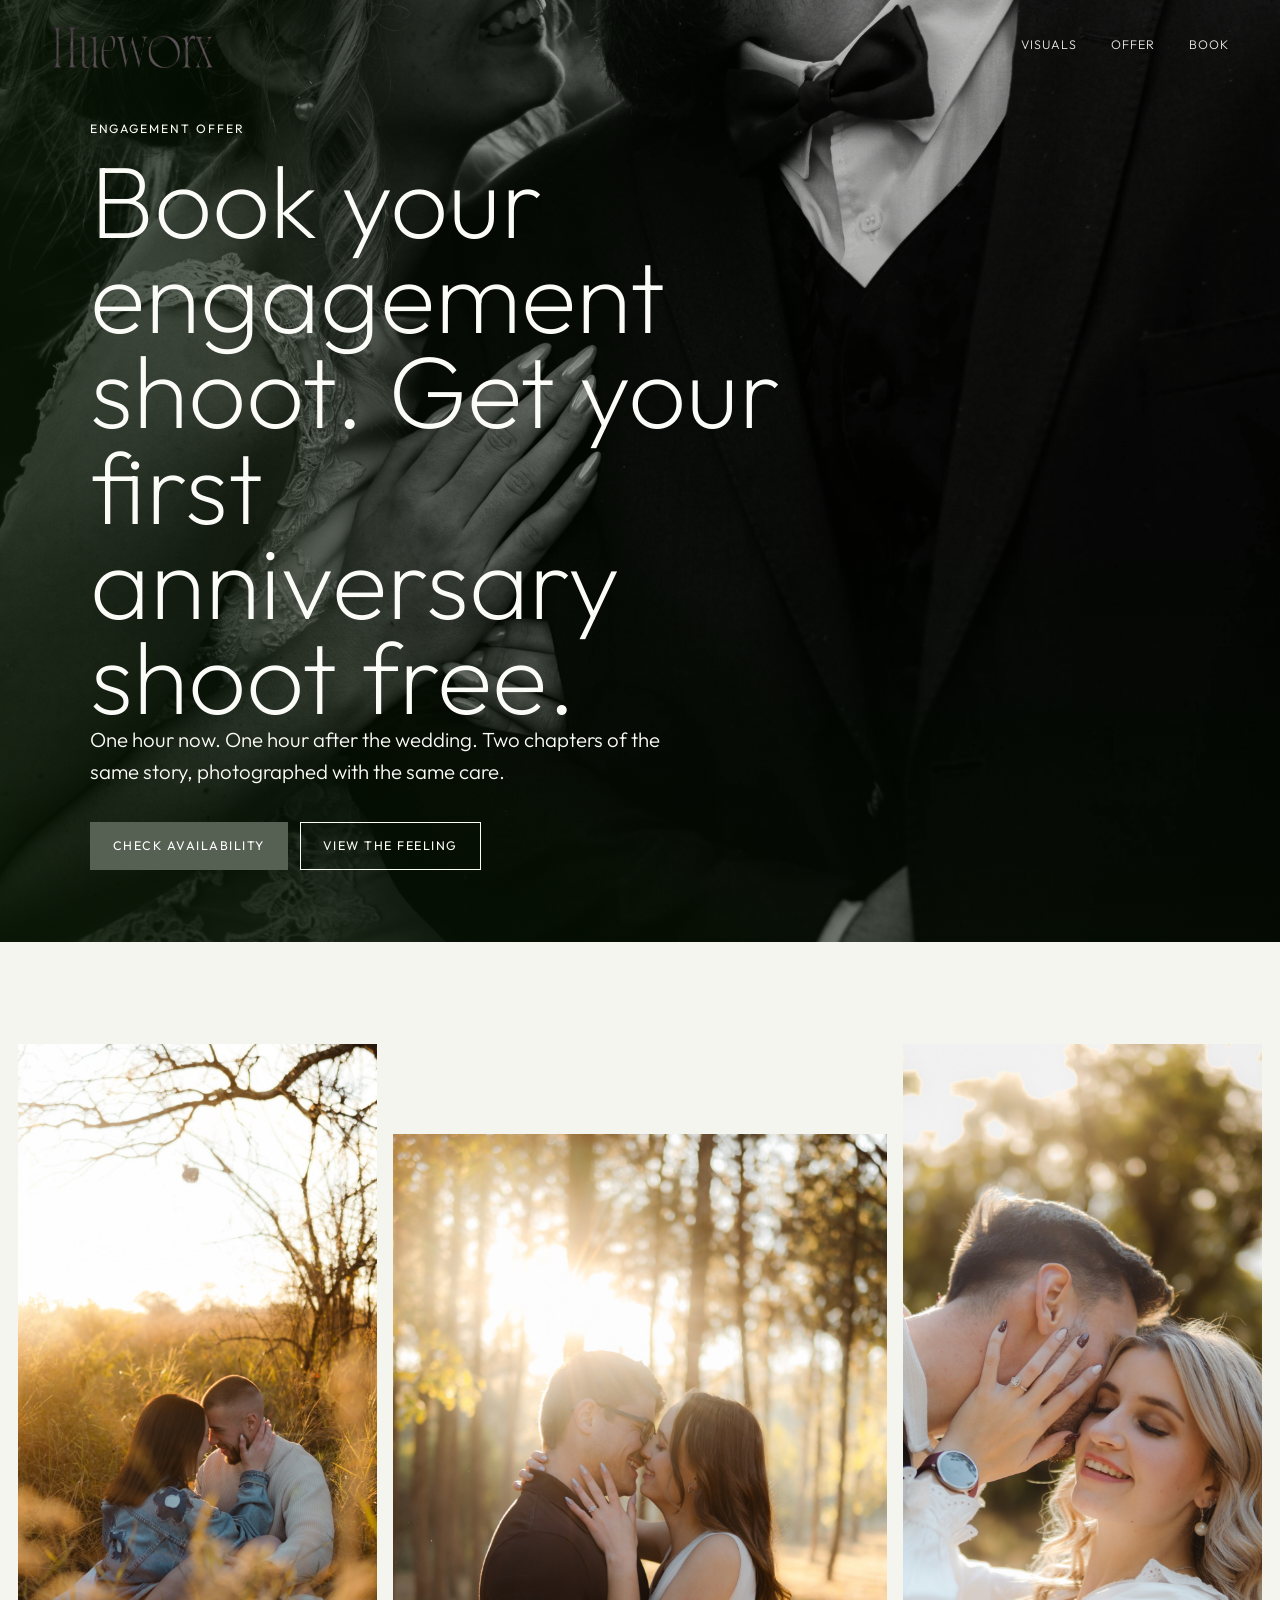
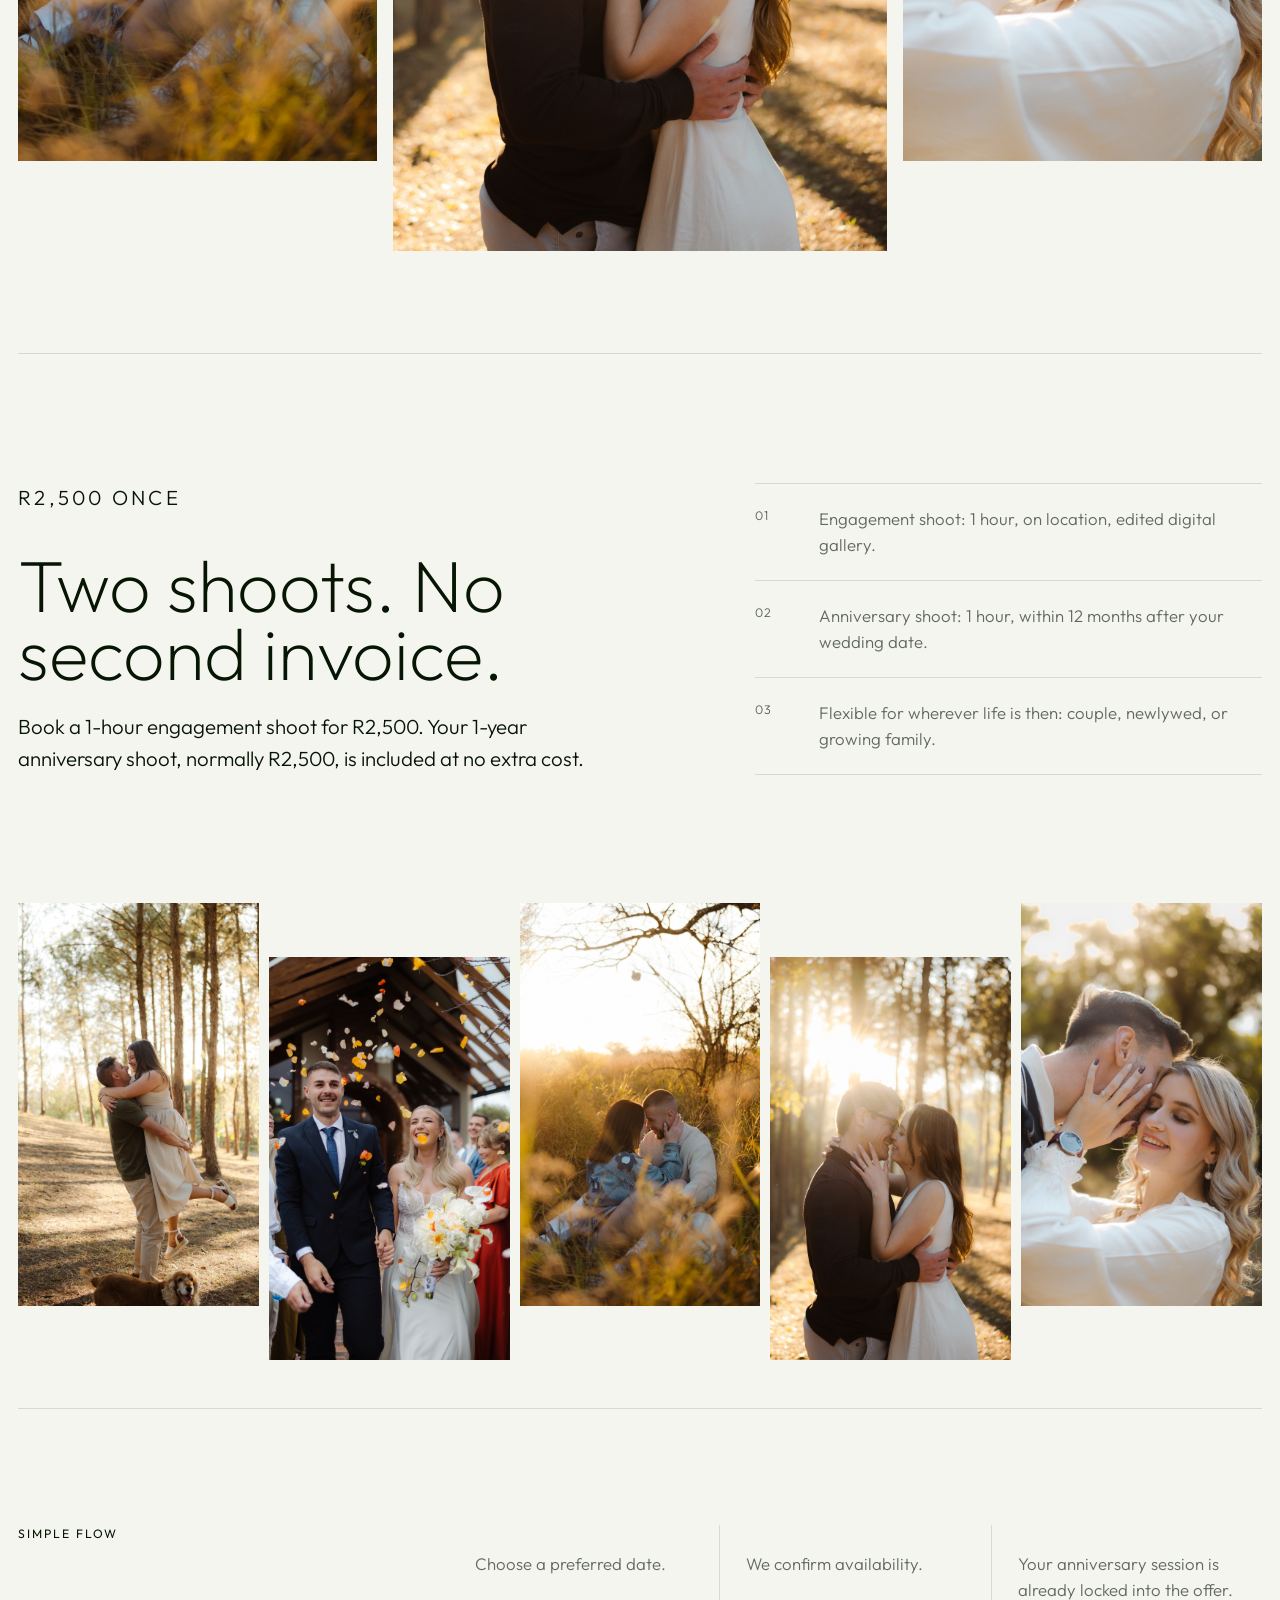
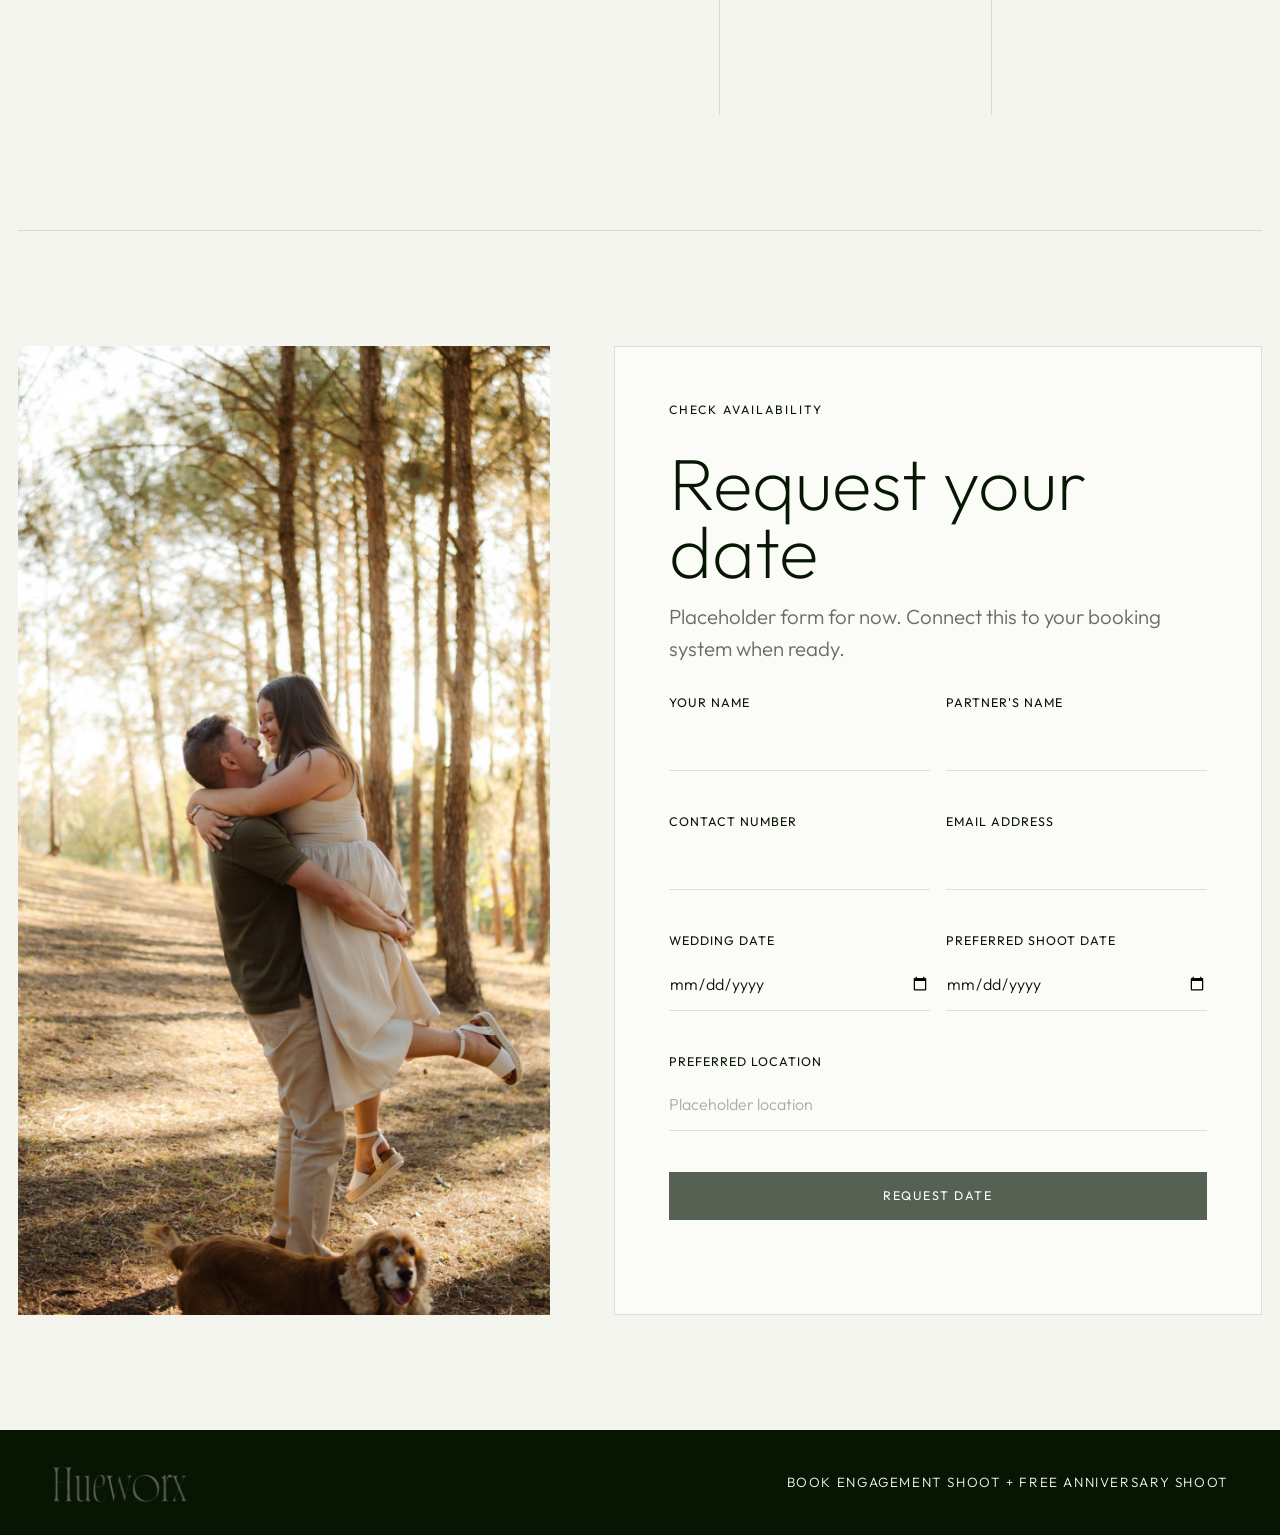
==== index.html @ 34519067 "Add Hueworx engagement funnel" ====
<!doctype html>
<html lang="en">
  <head>
    <meta charset="UTF-8" />
    <meta name="viewport" content="width=device-width, initial-scale=1.0" />
    <title>Hueworx Engagement Photography Offer</title>
    <meta
      name="description"
      content="Book your engagement shoot for R2,500 and get your first anniversary shoot free."
    />
    <link rel="preconnect" href="https://fonts.googleapis.com" />
    <link rel="preconnect" href="https://fonts.gstatic.com" crossorigin />
    <link
      href="https://fonts.googleapis.com/css2?family=Outfit:wght@200;300;400;500;600&display=swap"
      rel="stylesheet"
    />
    <link rel="stylesheet" href="styles.css" />
  </head>
  <body>
    <header class="site-header">
      <a class="brand" href="#top" aria-label="Go to top">
        <img src="hueworx-logo.png" alt="Hueworx" />
      </a>
      <nav aria-label="Main navigation">
        <a href="#visuals">Visuals</a>
        <a href="#offer">Offer</a>
        <a href="#book">Book</a>
      </nav>
    </header>

    <main id="top">
      <section class="hero">
        <div class="hero-image">
          <img src="assets/img3-O1KCG-gW.webp" alt="Hueworx couple portrait session" />
        </div>
        <div class="hero-panel">
          <p class="eyebrow">Engagement offer</p>
          <h1>Book your engagement shoot. Get your first anniversary shoot free.</h1>
          <p>
            One hour now. One hour after the wedding. Two chapters of the same story,
            photographed with the same care.
          </p>
          <div class="hero-actions">
            <a class="button primary" href="#book">Check availability</a>
            <a class="button ghost" href="#visuals">View the feeling</a>
          </div>
        </div>
      </section>

      <section class="photo-strip" id="visuals" aria-label="Photography previews">
        <figure>
          <img
            src="assets/new-photos/web/tania-tristan-mini-session-62.jpg"
            alt="Couple sitting together in golden grass during an engagement session"
          />
        </figure>
        <figure class="tall">
          <img
            src="assets/new-photos/web/bianca-christopher-engagement-107.jpg"
            alt="Engaged couple laughing together in warm forest light"
          />
        </figure>
        <figure>
          <img
            src="assets/new-photos/web/rc-sneak-peeks-18.jpg"
            alt="Close portrait of an engaged couple in soft sunlight"
          />
        </figure>
      </section>

      <section class="offer" id="offer">
        <div class="offer-copy">
          <p class="eyebrow">R2,500 once</p>
          <h2>Two shoots. No second invoice.</h2>
          <p>
            Book a 1-hour engagement shoot for R2,500. Your 1-year anniversary shoot,
            normally R2,500, is included at no extra cost.
          </p>
        </div>
        <div class="offer-points">
          <article>
            <span>01</span>
            <p>Engagement shoot: 1 hour, on location, edited digital gallery.</p>
          </article>
          <article>
            <span>02</span>
            <p>Anniversary shoot: 1 hour, within 12 months after your wedding date.</p>
          </article>
          <article>
            <span>03</span>
            <p>Flexible for wherever life is then: couple, newlywed, or growing family.</p>
          </article>
        </div>
      </section>

      <section class="gallery-grid">
        <img
          src="assets/new-photos/web/li-sneak-peeks-13.jpg"
          alt="Couple laughing together among tall trees"
        />
        <img
          src="assets/new-photos/web/le-roux-549.jpg"
          alt="Wedding couple walking through falling flower petals"
        />
        <img
          src="assets/new-photos/web/tania-tristan-mini-session-62.jpg"
          alt="Engagement couple seated in golden grass"
        />
        <img
          src="assets/new-photos/web/bianca-christopher-engagement-107.jpg"
          alt="Engaged couple embracing in forest light"
        />
        <img
          src="assets/new-photos/web/rc-sneak-peeks-18.jpg"
          alt="Engagement ring and close couple portrait"
        />
      </section>

      <section class="how-it-works">
        <p class="eyebrow">Simple flow</p>
        <div class="steps">
          <p>Choose a preferred date.</p>
          <p>We confirm availability.</p>
          <p>Your anniversary session is already locked into the offer.</p>
        </div>
      </section>

      <section class="booking" id="book">
        <div class="booking-image">
          <img
            src="assets/new-photos/web/li-sneak-peeks-13.jpg"
            alt="Couple portrait in a sunlit forest"
          />
        </div>

        <form class="booking-form" id="bookingForm" novalidate>
          <p class="eyebrow">Check availability</p>
          <h2>Request your date</h2>
          <p class="form-intro">
            Placeholder form for now. Connect this to your booking system when ready.
          </p>

          <div class="form-row">
            <label for="partnerOne">Your name</label>
            <input id="partnerOne" name="partnerOne" type="text" autocomplete="name" required />
            <small></small>
          </div>
          <div class="form-row">
            <label for="partnerTwo">Partner's name</label>
            <input id="partnerTwo" name="partnerTwo" type="text" required />
            <small></small>
          </div>
          <div class="form-row">
            <label for="phone">Contact number</label>
            <input id="phone" name="phone" type="tel" autocomplete="tel" required />
            <small></small>
          </div>
          <div class="form-row">
            <label for="email">Email address</label>
            <input id="email" name="email" type="email" autocomplete="email" required />
            <small></small>
          </div>
          <div class="form-row">
            <label for="weddingDate">Wedding date</label>
            <input id="weddingDate" name="weddingDate" type="date" required />
            <small></small>
          </div>
          <div class="form-row">
            <label for="shootDate">Preferred shoot date</label>
            <input id="shootDate" name="shootDate" type="date" required />
            <small></small>
          </div>
          <div class="form-row full">
            <label for="location">Preferred location</label>
            <input id="location" name="location" type="text" placeholder="Placeholder location" required />
            <small></small>
          </div>
          <button class="button primary submit-button" type="submit">Request date</button>
          <p class="form-status" id="formStatus" role="status" aria-live="polite"></p>
        </form>
      </section>
    </main>

    <footer>
      <img src="hueworx-logo.png" alt="Hueworx" />
      <a href="#book">Book engagement shoot + free anniversary shoot</a>
    </footer>

    <script src="script.js"></script>
  </body>
</html>
---- styles.css ----
:root {
  --ink: #071503;
  --olive: #566153;
  --paper: #f5f5f0;
  --soft: #fbfbf7;
  --line: rgba(7, 21, 3, 0.12);
  --muted: rgba(7, 21, 3, 0.62);
  --white: #ffffff;
}

* {
  box-sizing: border-box;
}

html {
  scroll-behavior: smooth;
}

body {
  margin: 0;
  background: var(--paper);
  color: var(--ink);
  font-family: "Outfit", system-ui, sans-serif;
  font-weight: 300;
  line-height: 1.55;
}

img {
  display: block;
  width: 100%;
  height: 100%;
  object-fit: cover;
}

a {
  color: inherit;
  text-decoration: none;
}

.site-header {
  position: fixed;
  top: 0;
  left: 0;
  z-index: 5;
  display: flex;
  align-items: center;
  justify-content: space-between;
  width: 100%;
  padding: 18px clamp(18px, 4vw, 54px);
  color: var(--soft);
  mix-blend-mode: difference;
}

.brand {
  display: block;
  width: clamp(112px, 13vw, 168px);
}

.brand img {
  height: auto;
  object-fit: contain;
}

nav {
  display: flex;
  gap: clamp(16px, 3vw, 34px);
  font-size: 0.78rem;
  font-weight: 300;
  letter-spacing: 0.08em;
  text-transform: uppercase;
}

.hero {
  position: relative;
  display: grid;
  min-height: 100dvh;
  overflow: hidden;
  background: var(--ink);
}

.hero-image {
  position: absolute;
  inset: 0;
}

.hero-image::after {
  position: absolute;
  inset: 0;
  content: "";
  background:
    linear-gradient(90deg, rgba(7, 21, 3, 0.78), rgba(7, 21, 3, 0.08) 64%),
    linear-gradient(0deg, rgba(7, 21, 3, 0.46), transparent 42%);
}

.hero-panel {
  position: relative;
  display: grid;
  align-content: end;
  width: min(720px, calc(100% - 36px));
  min-height: 100dvh;
  padding: 120px 0 72px;
  margin-left: clamp(18px, 7vw, 94px);
  color: var(--soft);
}

.eyebrow {
  margin: 0 0 14px;
  font-size: 0.76rem;
  font-weight: 400;
  letter-spacing: 0.16em;
  text-transform: uppercase;
}

h1,
h2 {
  margin: 0;
  max-width: 13ch;
  font-size: clamp(3.2rem, 8vw, 7.8rem);
  font-weight: 200;
  letter-spacing: 0;
  line-height: 0.93;
}

h2 {
  font-size: clamp(2.6rem, 5.7vw, 5.8rem);
}

p {
  margin: 0;
}

.hero-panel p:not(.eyebrow),
.offer-copy p,
.form-intro {
  max-width: 38rem;
  color: currentColor;
  font-size: clamp(1.04rem, 1.6vw, 1.32rem);
  font-weight: 300;
}

.hero-actions {
  display: flex;
  flex-wrap: wrap;
  gap: 12px;
  margin-top: 34px;
}

.button {
  display: inline-flex;
  align-items: center;
  justify-content: center;
  min-height: 48px;
  padding: 13px 22px;
  border: 1px solid currentColor;
  border-radius: 0;
  font: inherit;
  font-size: 0.78rem;
  font-weight: 400;
  letter-spacing: 0.12em;
  text-transform: uppercase;
  transition:
    transform 180ms ease,
    background 180ms ease,
    color 180ms ease;
}

.button:hover {
  transform: translateY(-2px);
}

.button:active {
  transform: translateY(0) scale(0.98);
}

.primary {
  background: var(--olive);
  border-color: var(--olive);
  color: var(--white);
}

.ghost {
  color: currentColor;
}

.photo-strip,
.offer,
.gallery-grid,
.how-it-works,
.booking {
  width: min(1320px, calc(100% - 36px));
  margin: 0 auto;
}

.photo-strip {
  display: grid;
  grid-template-columns: 0.8fr 1.1fr 0.8fr;
  gap: 16px;
  padding: clamp(54px, 8vw, 112px) 0;
}

.photo-strip figure {
  height: clamp(420px, 56vw, 760px);
  margin: 0;
  overflow: hidden;
}

.photo-strip .tall {
  margin-top: clamp(44px, 7vw, 96px);
}

.photo-placeholder {
  display: grid;
  width: 100%;
  height: 100%;
  min-height: inherit;
  place-items: center;
  color: rgba(7, 21, 3, 0.46);
  font-size: 0.78rem;
  font-weight: 300;
  letter-spacing: 0.12em;
  text-transform: uppercase;
  background:
    linear-gradient(135deg, transparent calc(50% - 0.5px), var(--line) 50%, transparent calc(50% + 0.5px)),
    linear-gradient(45deg, transparent calc(50% - 0.5px), var(--line) 50%, transparent calc(50% + 0.5px)),
    rgba(255, 255, 255, 0.34);
  border: 1px solid var(--line);
}

.offer {
  display: grid;
  grid-template-columns: minmax(0, 0.9fr) minmax(320px, 0.72fr);
  gap: clamp(34px, 8vw, 112px);
  align-items: end;
  padding: clamp(64px, 10vw, 132px) 0;
  border-top: 1px solid var(--line);
}

.offer-copy {
  display: grid;
  gap: 24px;
}

.offer-points {
  border-top: 1px solid var(--line);
}

.offer-points article {
  display: grid;
  grid-template-columns: 46px 1fr;
  gap: 18px;
  padding: 22px 0;
  border-bottom: 1px solid var(--line);
}

.offer-points span {
  color: var(--olive);
  font-size: 0.78rem;
  letter-spacing: 0.1em;
}

.offer-points p,
.steps p {
  color: var(--muted);
  font-size: 1.05rem;
}

.gallery-grid {
  display: grid;
  grid-template-columns: repeat(5, 1fr);
  gap: 10px;
  padding-bottom: clamp(54px, 8vw, 112px);
}

.gallery-grid img,
.gallery-grid .photo-placeholder {
  aspect-ratio: 3 / 4.35;
}

.gallery-grid img:nth-child(even),
.gallery-grid .photo-placeholder:nth-child(even) {
  margin-top: 54px;
}

.how-it-works {
  display: grid;
  grid-template-columns: 0.42fr 1fr;
  gap: clamp(28px, 7vw, 90px);
  padding: clamp(56px, 9vw, 120px) 0;
  border-top: 1px solid var(--line);
}

.steps {
  display: grid;
  grid-template-columns: repeat(3, 1fr);
  gap: 1px;
  background: var(--line);
}

.steps p {
  min-height: 190px;
  padding: 26px;
  background: var(--paper);
}

.booking {
  display: grid;
  grid-template-columns: minmax(280px, 0.82fr) minmax(320px, 1fr);
  gap: clamp(20px, 5vw, 74px);
  align-items: stretch;
  padding: clamp(54px, 9vw, 116px) 0;
  border-top: 1px solid var(--line);
}

.booking-image {
  min-height: 720px;
  overflow: hidden;
}

.booking-form {
  display: grid;
  grid-template-columns: 1fr 1fr;
  align-content: center;
  gap: 16px;
  padding: clamp(28px, 5vw, 54px);
  background: var(--soft);
  border: 1px solid var(--line);
}

.booking-form h2,
.booking-form .eyebrow,
.booking-form .form-intro {
  grid-column: 1 / -1;
}

.booking-form h2 {
  max-width: none;
}

.form-intro {
  margin-bottom: 12px;
  color: var(--muted);
}

.form-row {
  display: grid;
  gap: 7px;
}

.form-row.full,
.submit-button,
.form-status {
  grid-column: 1 / -1;
}

label {
  font-size: 0.78rem;
  font-weight: 400;
  letter-spacing: 0.08em;
  text-transform: uppercase;
}

input,
textarea {
  width: 100%;
  min-height: 50px;
  padding: 13px 0;
  color: var(--ink);
  font: inherit;
  font-weight: 300;
  background: transparent;
  border: 0;
  border-bottom: 1px solid var(--line);
  border-radius: 0;
  outline: none;
  transition: border-color 180ms ease;
}

input:focus,
textarea:focus {
  border-color: var(--olive);
}

input::placeholder,
textarea::placeholder {
  color: rgba(7, 21, 3, 0.34);
}

.form-row.error input,
.form-row.error textarea {
  border-color: #9f3f34;
}

small {
  min-height: 18px;
  color: #9f3f34;
  font-size: 0.78rem;
}

.form-status {
  min-height: 24px;
  color: var(--olive);
}

footer {
  display: flex;
  align-items: center;
  justify-content: space-between;
  gap: 24px;
  padding: 30px clamp(18px, 4vw, 54px);
  color: var(--soft);
  background: var(--ink);
}

footer img {
  width: 140px;
  height: auto;
  object-fit: contain;
}

footer a {
  font-size: 0.84rem;
  font-weight: 300;
  letter-spacing: 0.12em;
  text-transform: uppercase;
}

.thank-you-page {
  min-height: 100dvh;
  background: var(--ink);
}

.thank-you-hero {
  position: relative;
  display: grid;
  min-height: 100dvh;
  overflow: hidden;
  color: var(--soft);
}

.thank-you-image {
  position: absolute;
  inset: 0;
}

.thank-you-image::after {
  position: absolute;
  inset: 0;
  content: "";
  background:
    linear-gradient(90deg, rgba(7, 21, 3, 0.84), rgba(7, 21, 3, 0.14) 68%),
    linear-gradient(0deg, rgba(7, 21, 3, 0.34), transparent 45%);
}

.thank-you-copy {
  position: relative;
  display: grid;
  align-content: end;
  gap: 24px;
  width: min(760px, calc(100% - 36px));
  min-height: 100dvh;
  padding: 120px 0 72px;
  margin-left: clamp(18px, 7vw, 94px);
}

.thank-you-copy h1 {
  max-width: 11ch;
}

.thank-you-copy p:not(.eyebrow) {
  max-width: 38rem;
  font-size: clamp(1.04rem, 1.6vw, 1.32rem);
  font-weight: 300;
}

.thank-you-copy .button {
  width: fit-content;
}

@media (max-width: 920px) {
  .site-header {
    position: absolute;
  }

  nav {
    display: none;
  }

  .hero-panel {
    margin: 0 auto;
  }

  .thank-you-copy {
    margin: 0 auto;
  }

  .photo-strip,
  .offer,
  .how-it-works,
  .booking {
    grid-template-columns: 1fr;
  }

  .photo-strip {
    gap: 10px;
  }

  .photo-strip figure,
  .photo-strip .tall {
    height: min(118vw, 680px);
    margin-top: 0;
  }

  .gallery-grid {
    grid-template-columns: repeat(2, 1fr);
  }

  .booking-image {
    min-height: 520px;
  }
}

@media (max-width: 640px) {
  .hero-panel {
    width: min(100% - 28px, 720px);
    padding-bottom: 42px;
  }

  h1 {
    font-size: clamp(3rem, 15vw, 4.5rem);
  }

  .hero-actions,
  footer {
    align-items: stretch;
    flex-direction: column;
  }

  .button {
    width: 100%;
  }

  .thank-you-copy .button {
    width: 100%;
  }

  .photo-strip,
  .gallery-grid {
    grid-template-columns: 1fr;
  }

  .gallery-grid img,
  .gallery-grid img:nth-child(even),
  .gallery-grid .photo-placeholder,
  .gallery-grid .photo-placeholder:nth-child(even) {
    margin-top: 0;
  }

  .steps,
  .booking-form {
    grid-template-columns: 1fr;
  }
}
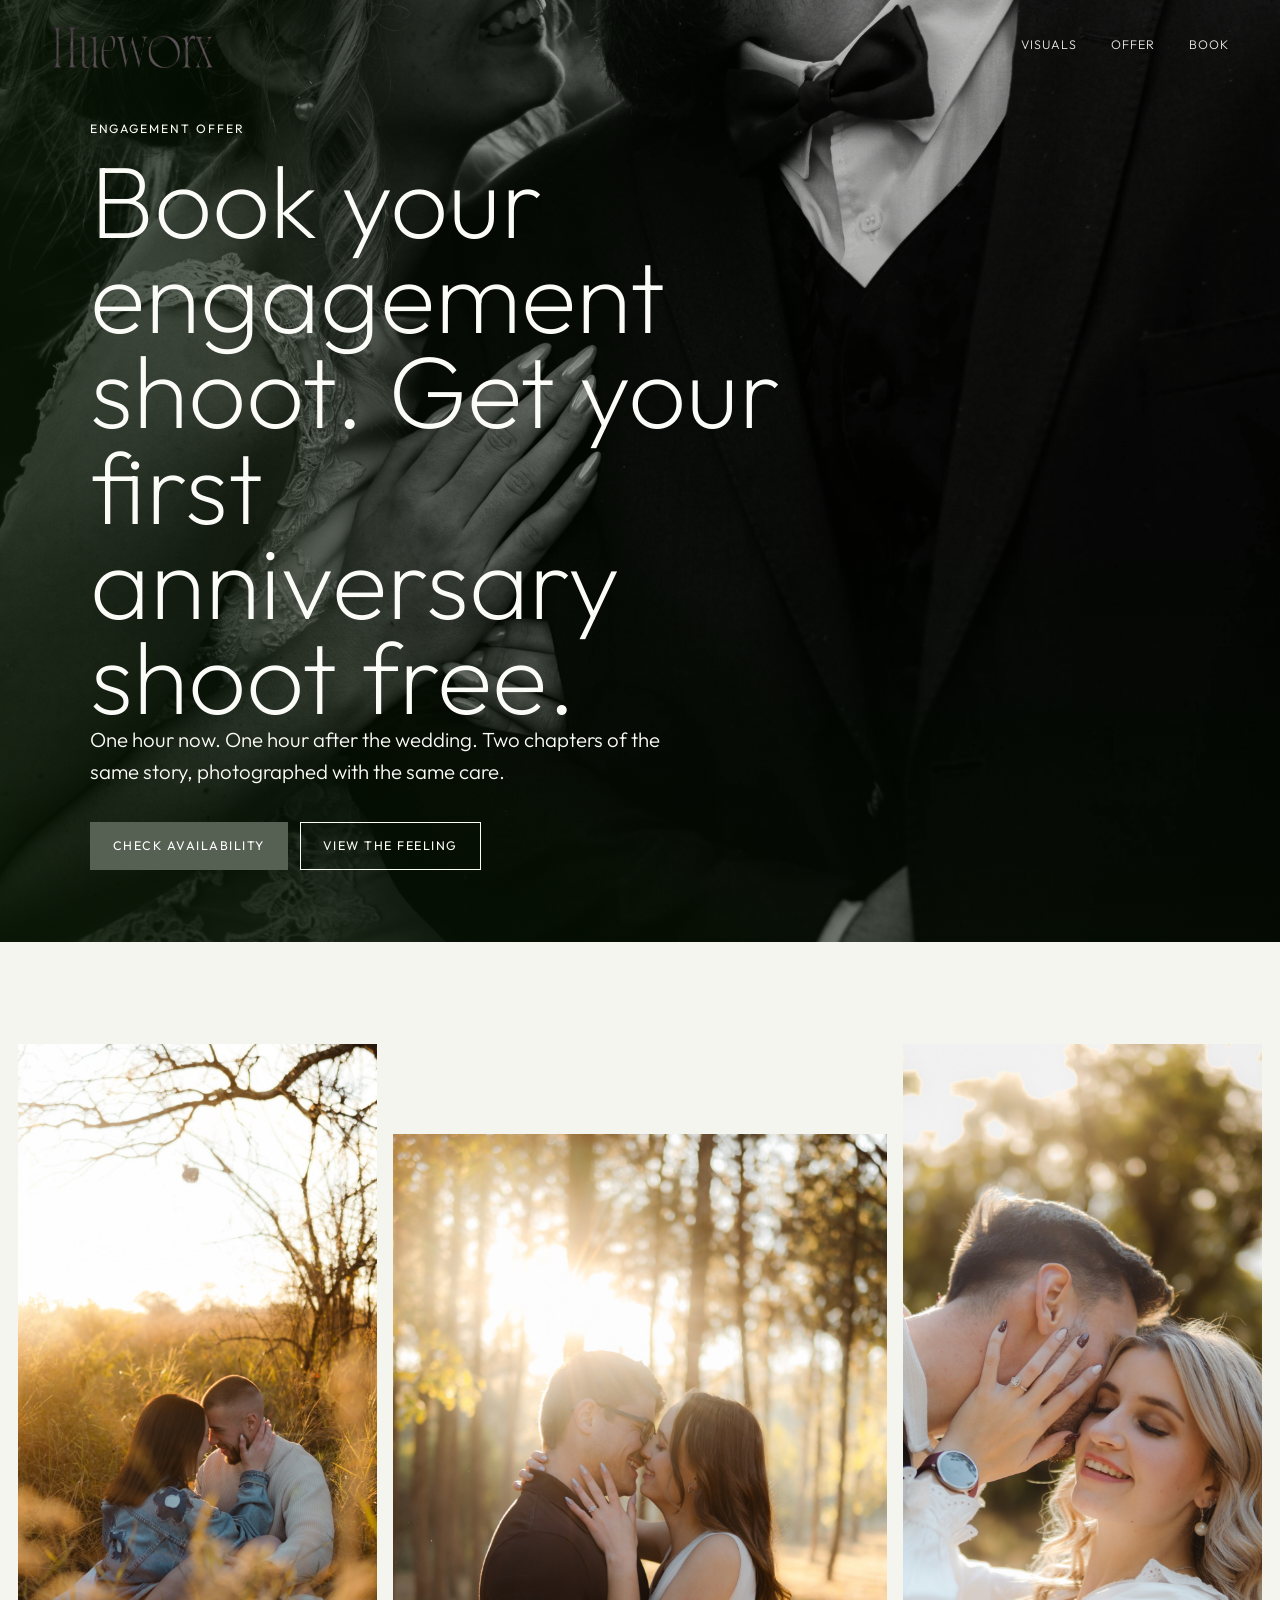
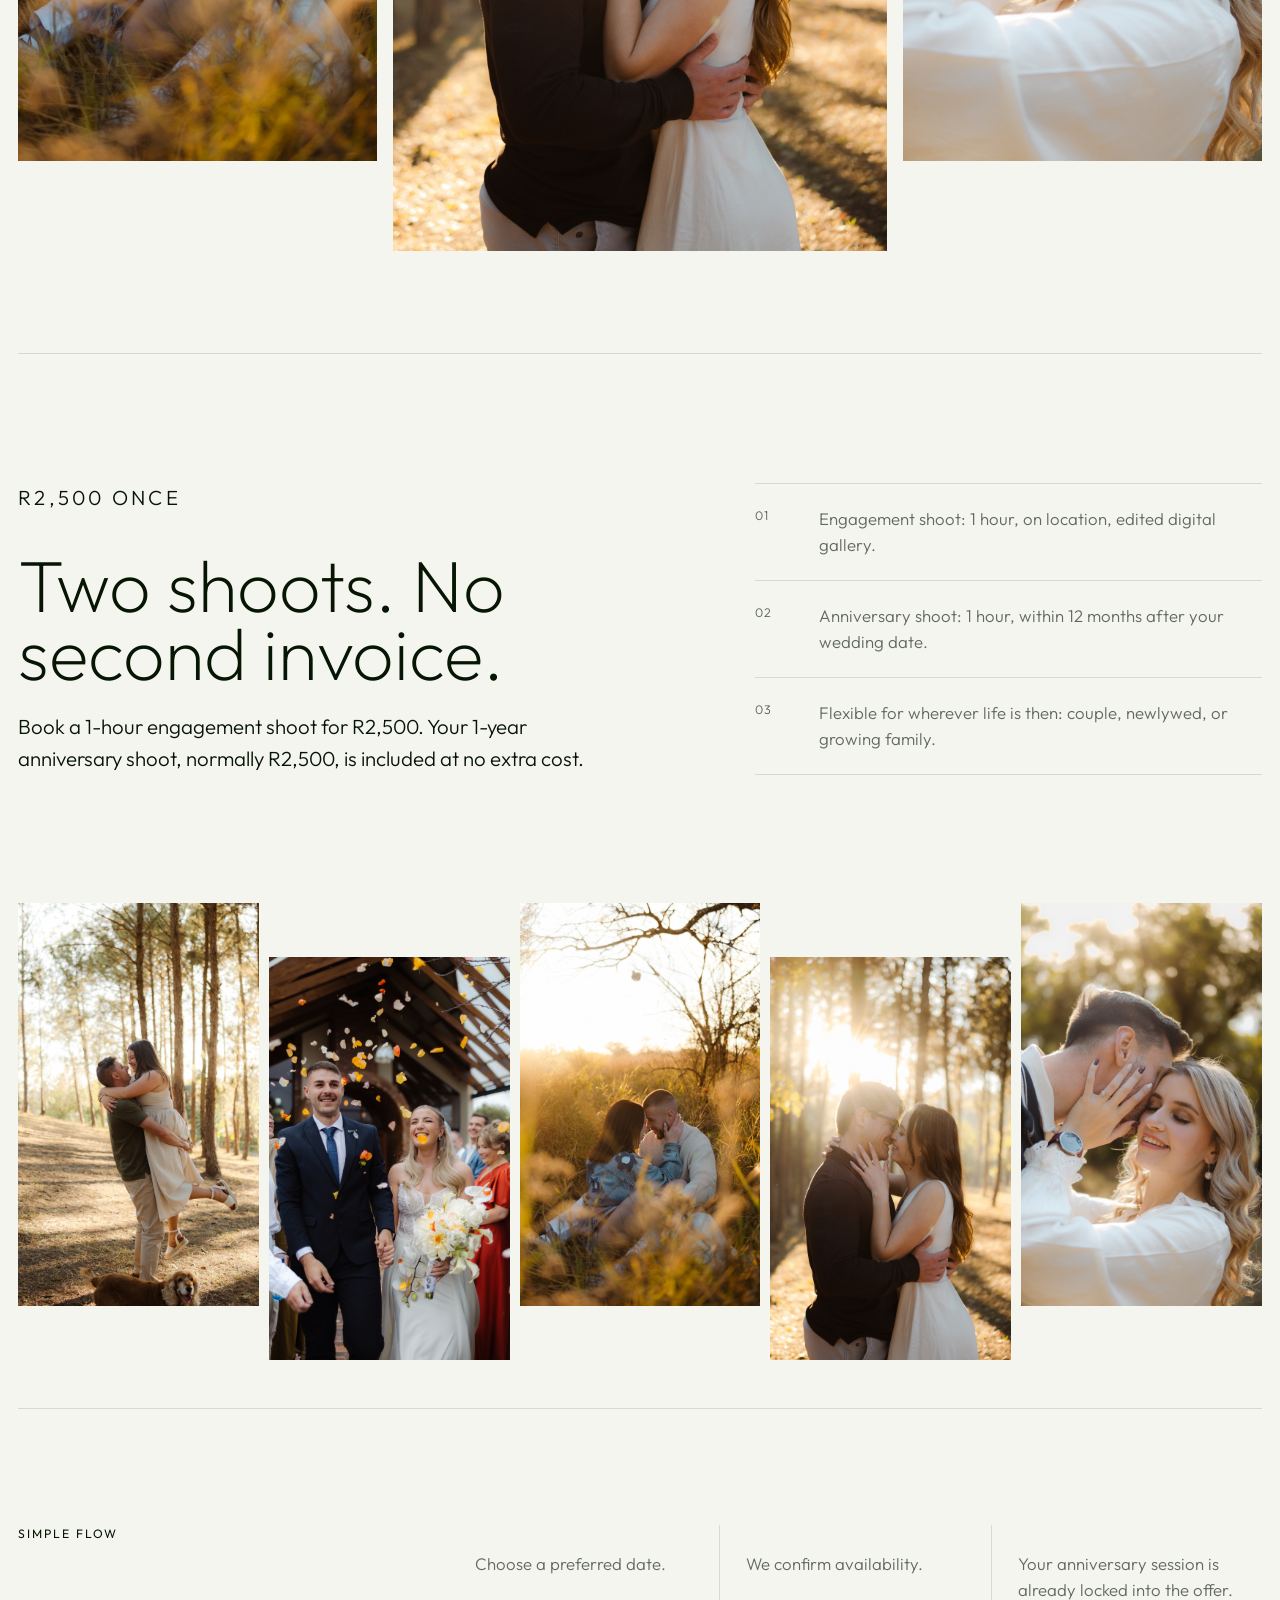
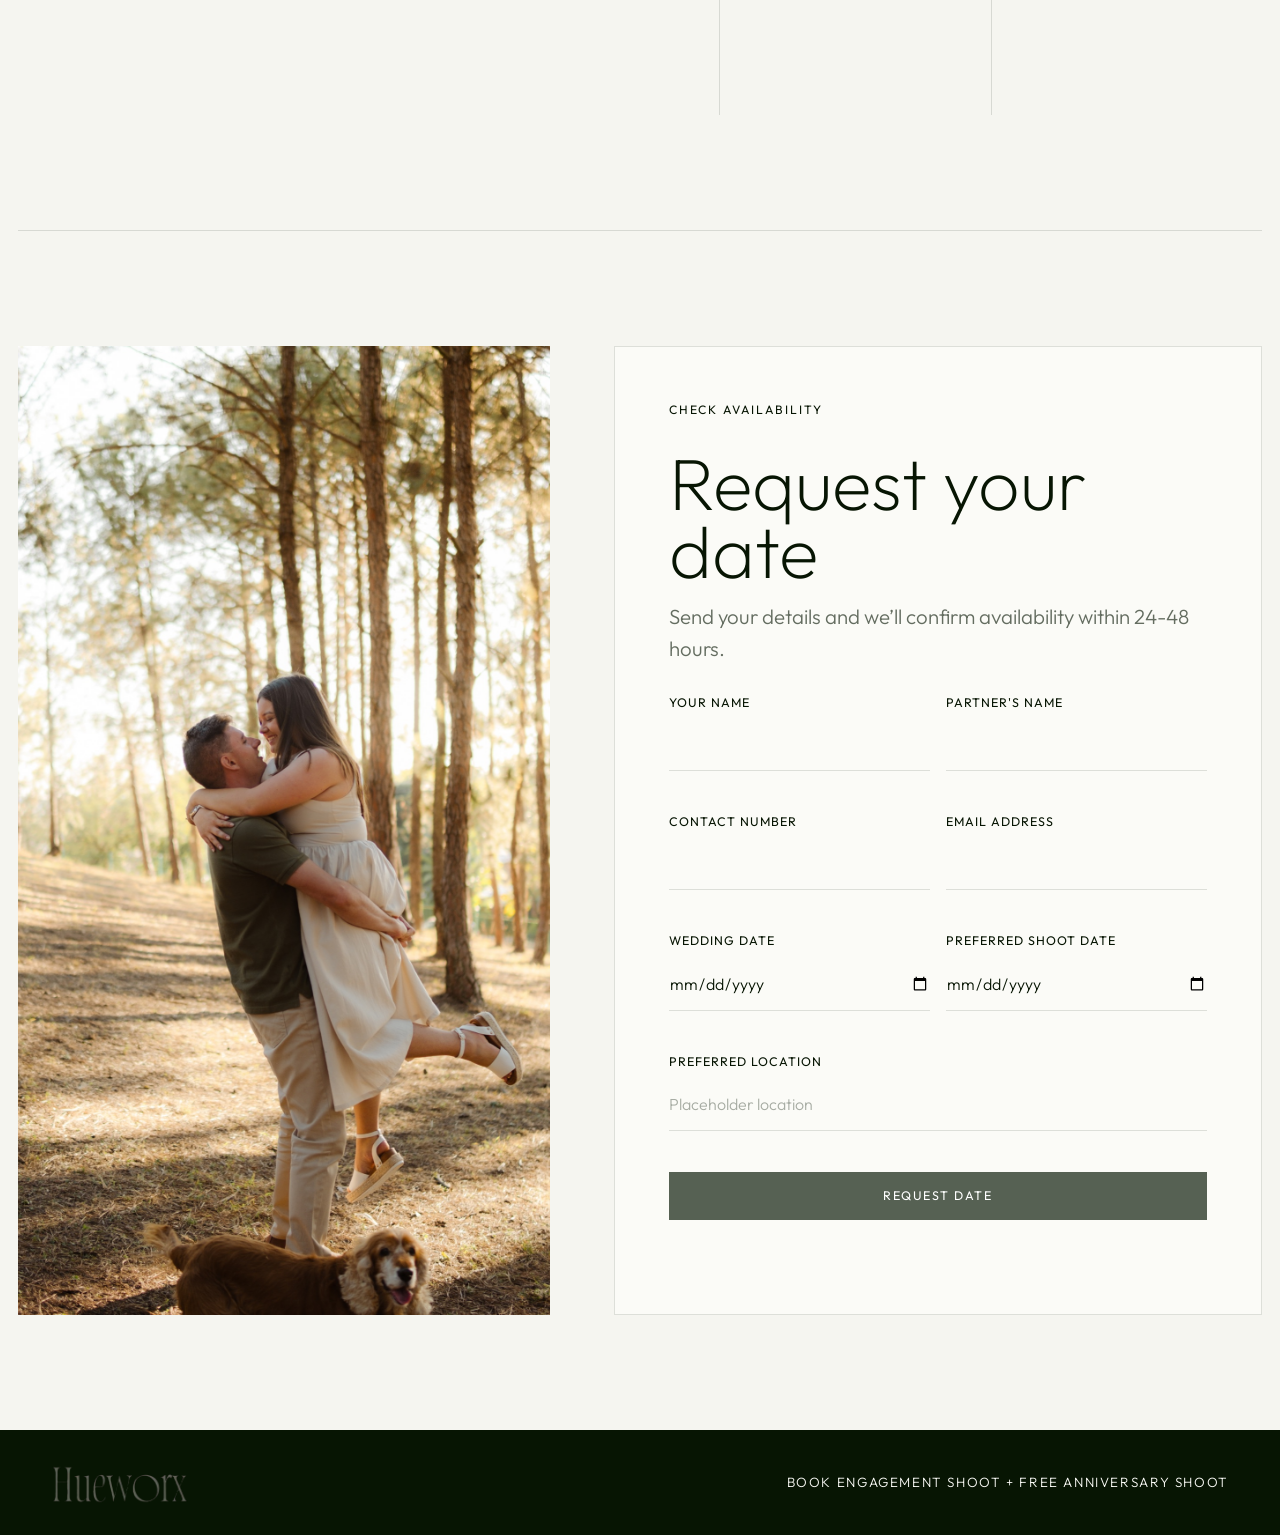
==== commit 155dcd4c: "Send booking form to Formspree" ====
--- a/index.html
+++ b/index.html
@@ -15,8 +15,39 @@
       rel="stylesheet"
     />
     <link rel="stylesheet" href="styles.css" />
+    <!-- Meta Pixel Code -->
+    <script>
+      !(function (f, b, e, v, n, t, s) {
+        if (f.fbq) return;
+        n = f.fbq = function () {
+          n.callMethod ? n.callMethod.apply(n, arguments) : n.queue.push(arguments);
+        };
+        if (!f._fbq) f._fbq = n;
+        n.push = n;
+        n.loaded = !0;
+        n.version = "2.0";
+        n.queue = [];
+        t = b.createElement(e);
+        t.async = !0;
+        t.src = v;
+        s = b.getElementsByTagName(e)[0];
+        s.parentNode.insertBefore(t, s);
+      })(window, document, "script", "https://connect.facebook.net/en_US/fbevents.js");
+      fbq("init", "1264133748399074");
+      fbq("track", "PageView");
+    </script>
+    <!-- End Meta Pixel Code -->
   </head>
   <body>
+    <noscript>
+      <img
+        height="1"
+        width="1"
+        style="display: none"
+        src="https://www.facebook.com/tr?id=1264133748399074&ev=PageView&noscript=1"
+        alt=""
+      />
+    </noscript>
     <header class="site-header">
       <a class="brand" href="#top" aria-label="Go to top">
         <img src="hueworx-logo.png" alt="Hueworx" />
@@ -133,12 +164,20 @@
           />
         </div>
 
-        <form class="booking-form" id="bookingForm" novalidate>
+        <form
+          class="booking-form"
+          id="bookingForm"
+          action="https://formspree.io/f/xqegwjld"
+          method="POST"
+          novalidate
+        >
           <p class="eyebrow">Check availability</p>
           <h2>Request your date</h2>
           <p class="form-intro">
-            Placeholder form for now. Connect this to your booking system when ready.
+            Send your details and we’ll confirm availability within 24-48 hours.
           </p>
+          <input type="hidden" name="_subject" value="New Hueworx engagement shoot request" />
+          <input type="hidden" name="offer" value="Engagement shoot with free anniversary shoot" />
 
           <div class="form-row">
             <label for="partnerOne">Your name</label>
